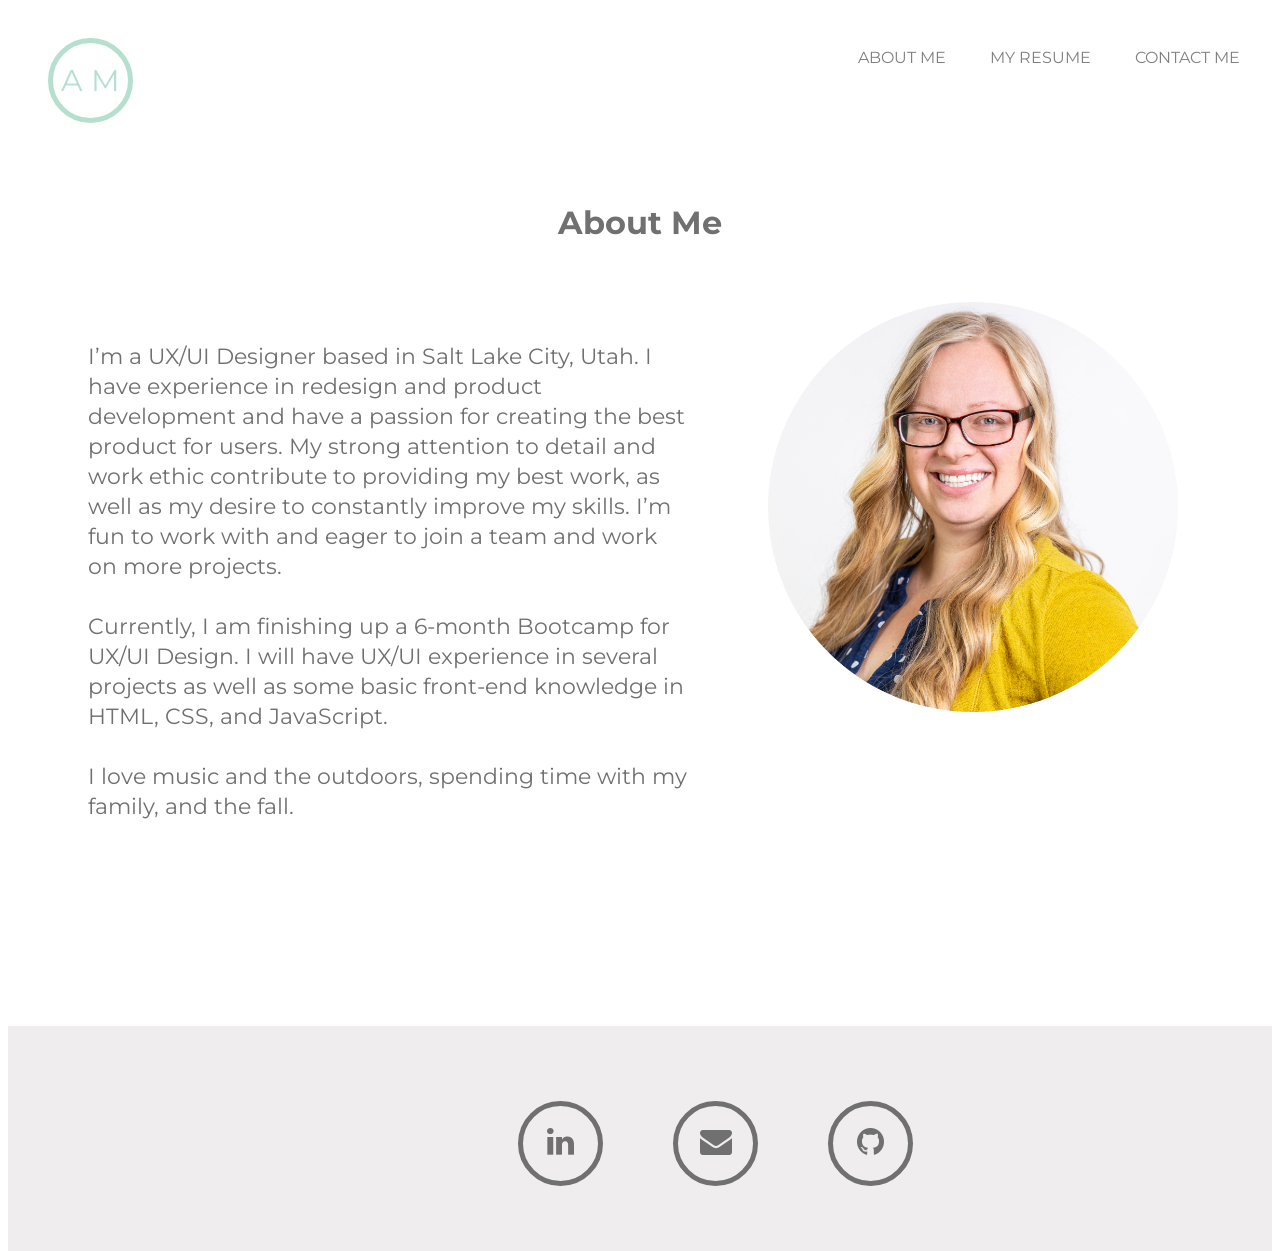
==== about-me.html @ 9996a91e "hw19 Renamed files and connected pages and links. Still not yet responsive, but a good first draft." ====
<!DOCTYPE html>
<html lang="en">
<head>
    <meta charset="UTF-8">
    <meta name="viewport" content="width=device-width, initial-scale=1.0">
    <title>About Me</title>
    <link rel="stylesheet" href="./CSS/about-me.css">
    <link href="https://stackpath.bootstrapcdn.con/font-awesome/4.7.0/css/font-awesome.min.css"
        rel="stylesheet">
    <link rel="preconnect" href="https://fonts.gstatic.com">
    <link href="https://fonts.googleapis.com/css2?family=Montserrat:wght@100&display=swap" 
    rel="stylesheet">
    <link rel="stylesheet" href="https://stackpath.bootstrapcdn.com/font-awesome/4.7.0/css/font-awesome.min.css" integrity="sha384-wvfXpqpZZVQGK6TAh5PVlGOfQNHSoD2xbE+QkPxCAFlNEevoEH3Sl0sibVcOQVnN" crossorigin="anonymous">

</head>
<body>
    
    <div class="container1">
        <header>
            <div class="logo">
                <a href="index.html">A M </a>
             </div>
            <nav> 
                <a href="about-me.html">ABOUT ME</a>
                <a href="my-resume.html">MY RESUME</a>
                <a href="contact-me.html">CONTACT ME</a>
            </nav>
        </header>
     </div>
    
    <h1>About Me</h1>
    <p>I’m a UX/UI Designer based in Salt Lake City, Utah. 
        I have experience in redesign and product 
        development and have a passion for creating the 
        best product for users. My strong attention to 
        detail and work ethic contribute to providing my
        best work, as well as my desire to constantly 
        improve my skills. I’m fun to work with and eager
        to join a team and work on more projects.
    <br>
    <br>
        Currently, I am finishing up a 6-month Bootcamp
        for UX/UI Design. I will have UX/UI experience in
        several projects as well as some basic front-end
        knowledge in HTML, CSS, and JavaScript.
    <br>
    <br>
        I love music and the outdoors, spending time with
        my family, and the fall.</p>
    <div class="heroImg">
        <img src="images/arie2photo.png" alt="Arielle image">
    </div>
  
</body>
    
    <footer>
        <div class="footer">
            <div>
                <a href="https://www.linkedin.com/in/arielle-a-moore/"><i class="fa fa-linkedin fa-2x"></i></a>
                <a href="9index.html"><i class="fa fa-envelope fa-2x"></i></a>
                <a href="https://github.com/ariemoore?tab=repositories"><i class="fa fa-github fa-2x"></i></a>
            </div>
        </div>
       
    </footer>
    
</html>
---- CSS/about-me.css ----
html{
    height: 100%;
  }

.logo {
    position: relative;
    float: left;
    padding-top: 10px;
    color: #707070;
    text-align: center;
    transform: translate(0%, 0%);
    transition: 0.5s;
}

.logo a {
    list-style: none;
    color: #707070;
}
.logo a {
    width: 75px;
    height: 75px;
    line-height: 75px;
    margin: 0 10px;
    text-align: left;
    cursor: pointer;
    border-radius: 50%;
    border: 5px solid #B5DFCE;
    float: left;
    margin-right: 60px;
}
.logo a {
    color: #B5DFCE;
    margin-top: 20px;
    font-size: 30px;
    text-align: center;
    text-decoration: none;
}
.logo a:hover:nth-child(1) {
    border: 5px solid #B5DFCE;
    box-shadow: 0 0 15px #B5DFCE;
    transition: all 0.5s ease;
}
.logo a:hover {
    color: #B5DFCE;
    text-shadow: 0 0 15px #B5DFCE;;
    transition: all 0.5s ease;
}
  body {
    font-family: 'Montserrat', sans-serif;
    background-color: white;
    background-size: cover;
    background-repeat: no-repeat;
    background-position: center;
  }
  
  .container1 {
    display: inline;
    padding: 30px;
    margin-left: auto;
    margin-right: auto;
    width: 1200px;
    text-align: right;
    transform: translate(0%, 0%);
    transition: 0.5s;
  }
  
  header {  
  display: inline-block;
  justify-content: space-between;
  height: auto;
  text-align: left;
  color: grey;
  }
   
  nav {
    margin-left: 800px;
    font-size: 16px;
    padding-top: 40px;
    padding-bottom: 30px;
    color: grey;
    }
  nav a {
    text-decoration: none;
    font-size: 16px;
    margin: 0 20px;
    padding-bottom: 5px;
    color: grey
  }
  

  nav a:hover {
    border-bottom: 1px solid #707070;
    
}
  h1 {
    text-align: center;
    color: #707070;
    margin-bottom: 50px;
    margin-top: 50px;
}
p {
    position: absolute;
    color: #707070;
    font-size: 22px;
    line-height: 30px;
    width: 600px;
    margin-top: 50px;
    margin-bottom: 100px;
    margin-left: 80px;
    width: 600px;
}

.heroImg {
    width: 500px;
    height: auto;
    padding-bottom: 150px;
    margin-left: 750px;
    
}
h1 {
    text-align: center;
    padding: 40px;
    margin-bottom: 10px;
    margin-top: 40px;
    transform: translate(0%, 0%);
    transition: 0.5s;
}

.flexContainer {
    display: flex;
    width: 33%;
    margin: 0px;
    padding: 40px;
}
img {
    padding: 10px;
    width: 410px;
}
h3 {
    margin-left: 10px;
}
h4 {
    margin-left: 10px;
    margin-right: 35px;
    line-height: 1.5;
    margin-bottom: 200px;
    text-align: left;
}



footer {
    background-color: #EFEDED;   
    text-align: center;
    padding-top: 75px;
    padding-bottom: 50px; 
    margin-top: 150px;
    }
  
footer a {
    text-decoration: none;
    display: inline;
    color: #707070;
    margin: 50px;
    font-size: 16px;
  }

footer {
    background: #EFEDED;
}
.footer {
    padding: 50px;
    position: relative;
    margin-left: 300px;
    top: 50%;
    left: 50%;
    transform: translate(-50%, -50%);
}
.footer div {
    list-style: none;
}
.footer div a {
    width: 75px;
    height: 75px;
    line-height: 75px;
    margin: 0 10px;
    text-align: center;
    cursor: pointer;
    border-radius: 50%;
    border: 5px solid #707070;
    float: left;
    margin-right: 60px;
}
.footer div a .fa {
    color: #707070;
    margin-top: 20px;
}
.footer div a:hover:nth-child(1) {
    border: 5px solid #FCC863;
    box-shadow: 0 0 15px #FCC863;
    transition: all 0.5s ease;
}
.footer div a:hover .fa-linkedin {
    color: #FCC863;
    text-shadow: 0 0 15px #FCC863;
    transition: all 0.5s ease;
}

.footer div a:hover:nth-child(2) {
    border: 5px solid #B5DFCE;
    box-shadow: 0 0 15px #B5DFCE;
    transition: all 0.5s ease;
}
.footer div a:hover .fa-envelope {
    color: #B5DFCE;
    text-shadow: 0 0 15px #B5DFCE;
    transition: all 0.5s ease;
}

.footer div a:hover:nth-child(3) {
    border: 5px solid #C35537;
    box-shadow: 0 0 15px #C35537;
    transition: all 0.5s ease;
}
.footer div a:hover .fa-github {
    color: #C35537;
    text-shadow: 0 0 15px #C35537;
    transition: all 0.5s ease;
}
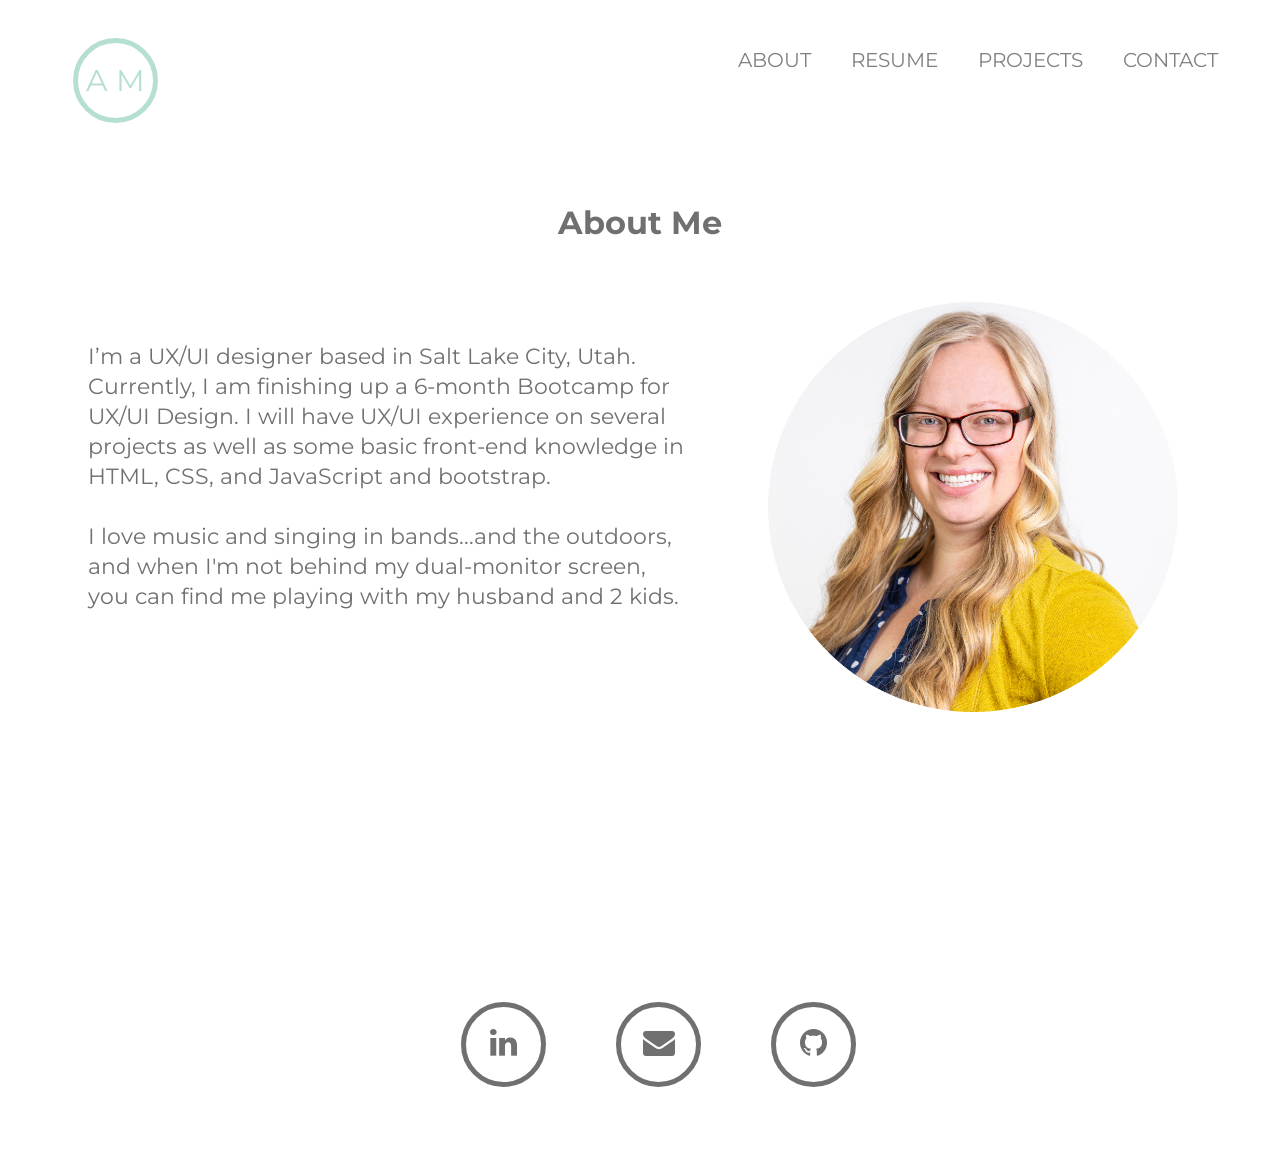
==== commit bf7a7a24: "update test on the update" ====
--- a/about-me.html
+++ b/about-me.html
@@ -4,14 +4,13 @@
     <meta charset="UTF-8">
     <meta name="viewport" content="width=device-width, initial-scale=1.0">
     <title>About Me</title>
-    <link rel="stylesheet" href="./CSS/about-me.css">
     <link href="https://stackpath.bootstrapcdn.con/font-awesome/4.7.0/css/font-awesome.min.css"
         rel="stylesheet">
     <link rel="preconnect" href="https://fonts.gstatic.com">
     <link href="https://fonts.googleapis.com/css2?family=Montserrat:wght@100&display=swap" 
     rel="stylesheet">
     <link rel="stylesheet" href="https://stackpath.bootstrapcdn.com/font-awesome/4.7.0/css/font-awesome.min.css" integrity="sha384-wvfXpqpZZVQGK6TAh5PVlGOfQNHSoD2xbE+QkPxCAFlNEevoEH3Sl0sibVcOQVnN" crossorigin="anonymous">
-
+    <link rel="stylesheet" href="./CSS/about-me.css">
 </head>
 <body>
     
@@ -21,32 +20,25 @@
                 <a href="index.html">A M </a>
              </div>
             <nav> 
-                <a href="about-me.html">ABOUT ME</a>
-                <a href="my-resume.html">MY RESUME</a>
-                <a href="contact-me.html">CONTACT ME</a>
+                <a href="about-me.html">ABOUT</a>
+                <a href="my-resume.html">RESUME</a>
+                <a href="projects.html">PROJECTS</a>
+                <a href="contact-me.html">CONTACT</a>
             </nav>
         </header>
      </div>
     
     <h1>About Me</h1>
-    <p>I’m a UX/UI Designer based in Salt Lake City, Utah. 
-        I have experience in redesign and product 
-        development and have a passion for creating the 
-        best product for users. My strong attention to 
-        detail and work ethic contribute to providing my
-        best work, as well as my desire to constantly 
-        improve my skills. I’m fun to work with and eager
-        to join a team and work on more projects.
+    <p>I’m a UX/UI designer based in Salt Lake City, Utah. 
+        Currently, I am finishing up a 6-month Bootcamp
+        for UX/UI Design. I will have UX/UI experience on
+        several projects as well as some basic front-end
+        knowledge in HTML, CSS, and JavaScript and bootstrap. 
     <br>
     <br>
-        Currently, I am finishing up a 6-month Bootcamp
-        for UX/UI Design. I will have UX/UI experience in
-        several projects as well as some basic front-end
-        knowledge in HTML, CSS, and JavaScript.
-    <br>
-    <br>
-        I love music and the outdoors, spending time with
-        my family, and the fall.</p>
+        I love music and singing in bands...and the outdoors, and when I'm not behind
+        my dual-monitor screen, you can find me playing with my
+        husband and 2 kids. </p>
     <div class="heroImg">
         <img src="images/arie2photo.png" alt="Arielle image">
     </div>
@@ -57,7 +49,7 @@
         <div class="footer">
             <div>
                 <a href="https://www.linkedin.com/in/arielle-a-moore/"><i class="fa fa-linkedin fa-2x"></i></a>
-                <a href="9index.html"><i class="fa fa-envelope fa-2x"></i></a>
+                <a href="contact-me.html"><i class="fa fa-envelope fa-2x"></i></a>
                 <a href="https://github.com/ariemoore?tab=repositories"><i class="fa fa-github fa-2x"></i></a>
             </div>
         </div>
--- a/CSS/about-me.css
+++ b/CSS/about-me.css
@@ -1,15 +1,19 @@
 html{
     height: 100%;
+    max-width: 1280px;
+    margin: 0 auto;
   }
 
 .logo {
     position: relative;
     float: left;
+    margin-left: 25px;
     padding-top: 10px;
     color: #707070;
     text-align: center;
     transform: translate(0%, 0%);
     transition: 0.5s;
+    margin-right: 500px;
 }
 
 .logo a {
@@ -72,16 +76,19 @@
   color: grey;
   }
    
-  nav {
-    margin-left: 800px;
-    font-size: 16px;
+nav {
+    display: inline-flex;
+    flex-wrap: wrap;
+    margin-right: auto;
+    justify-content: flex-end;
+    font-size: 20px;
     padding-top: 40px;
     padding-bottom: 30px;
     color: grey;
-    }
+}
   nav a {
     text-decoration: none;
-    font-size: 16px;
+    font-size: 20px;
     margin: 0 20px;
     padding-bottom: 5px;
     color: grey
@@ -150,28 +157,21 @@
 
 
 footer {
-    background-color: #EFEDED;   
-    text-align: center;
-    padding-top: 75px;
-    padding-bottom: 50px; 
-    margin-top: 150px;
+    background-color: white;  
+    padding: 10%;
+    width: 1100px;
     }
   
 footer a {
     text-decoration: none;
-    display: inline;
-    color: #707070;
-    margin: 50px;
-    font-size: 16px;
-  }
-
-footer {
-    background: #EFEDED;
-}
+    color: #707070;
+    text-align: center;
+  }
+
 .footer {
-    padding: 50px;
+    padding: 20px;
     position: relative;
-    margin-left: 300px;
+    margin-left: 18%;
     top: 50%;
     left: 50%;
     transform: translate(-50%, -50%);
@@ -182,7 +182,6 @@
 .footer div a {
     width: 75px;
     height: 75px;
-    line-height: 75px;
     margin: 0 10px;
     text-align: center;
     cursor: pointer;
@@ -196,34 +195,34 @@
     margin-top: 20px;
 }
 .footer div a:hover:nth-child(1) {
-    border: 5px solid #FCC863;
-    box-shadow: 0 0 15px #FCC863;
+    border: 5px solid #0a66c2;
+    box-shadow: 0 0 15px #0a66c2;
     transition: all 0.5s ease;
 }
 .footer div a:hover .fa-linkedin {
-    color: #FCC863;
-    text-shadow: 0 0 15px #FCC863;
+    color: #0a66c2;
+    text-shadow: 0 0 15px #0a66c2;
     transition: all 0.5s ease;
 }
 
 .footer div a:hover:nth-child(2) {
-    border: 5px solid #B5DFCE;
-    box-shadow: 0 0 15px #B5DFCE;
+    border: 5px solid #db4437;
+    box-shadow: 0 0 15px #db4437;
     transition: all 0.5s ease;
 }
 .footer div a:hover .fa-envelope {
-    color: #B5DFCE;
-    text-shadow: 0 0 15px #B5DFCE;
+    color: #db4437;
+    text-shadow: 0 0 15px #db4437;
     transition: all 0.5s ease;
 }
 
 .footer div a:hover:nth-child(3) {
-    border: 5px solid #C35537;
-    box-shadow: 0 0 15px #C35537;
+    border: 5px solid #6e5494;
+    box-shadow: 0 0 15px #6e5494;
     transition: all 0.5s ease;
 }
 .footer div a:hover .fa-github {
-    color: #C35537;
-    text-shadow: 0 0 15px #C35537;
-    transition: all 0.5s ease;
-}+    color: #6e5494;
+    text-shadow: 0 0 15px #6e5494;
+    transition: all 0.5s ease;
+}
